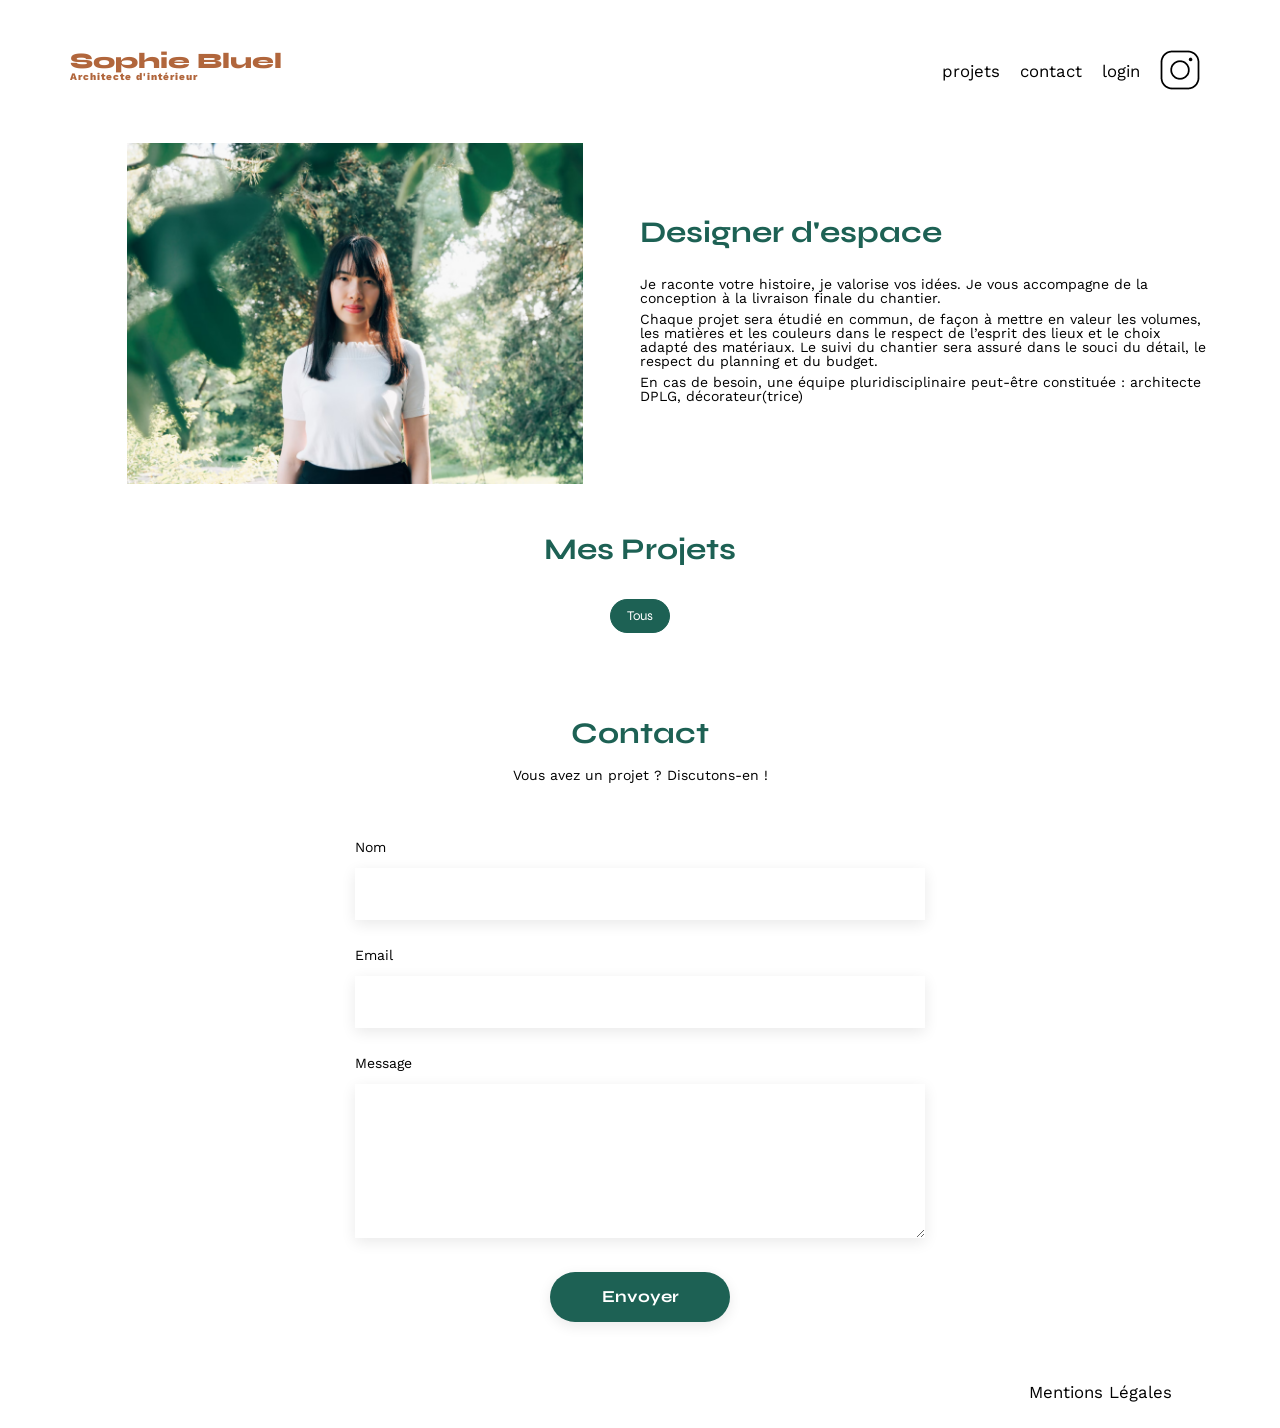
==== FrontEnd/index.html @ c5466dbd "petite intrusion ephemere de import module" ====
<!doctype html>
<html lang="fr">
  <head>
    <meta charset="UTF-8" />
    <title>Sophie Bluel - Architecte d'intérieur</title>
    <meta name="viewport" content="width=device-width, initial-scale=1.0" />
    <link rel="preconnect" href="https://fonts.googleapis.com" />
    <link rel="preconnect" href="https://fonts.gstatic.com" crossorigin />
    <link href="https://fonts.googleapis.com/css2?family=Syne:wght@700;800&family=Work+Sans&display=swap" rel="stylesheet" />
    <link rel="stylesheet" href="https://cdnjs.cloudflare.com/ajax/libs/font-awesome/6.5.1/css/all.min.css" />
    <meta name="description" content="" />
    <link rel="stylesheet" href="./assets/style.css" />
    <script type="module" src="index.js" defer></script>
  </head>
  <body>
    <header>
      <h1>Sophie Bluel <span>Architecte d'intérieur</span></h1>
      <nav>
        <ul>
          <li>projets</li>
          <li>contact</li>
          <li id="loginConnection">
            <a href="./login.html">login</a>
          </li>
          <li id="insta"><img src="./assets/icons/instagram.png" alt="Instagram" /></li>
        </ul>
      </nav>
    </header>
    <main>
      <section id="introduction">
        <figure>
          <img src="./assets/images/sophie-bluel.png" alt="" />
        </figure>
        <article>
          <h2>Designer d'espace</h2>
          <p>Je raconte votre histoire, je valorise vos idées. Je vous accompagne de la conception à la livraison finale du chantier.</p>
          <p>
            Chaque projet sera étudié en commun, de façon à mettre en valeur les volumes, les matières et les couleurs dans le respect de l’esprit des lieux et le choix adapté des matériaux.
            Le suivi du chantier sera assuré dans le souci du détail, le respect du planning et du budget.
          </p>
          <p>En cas de besoin, une équipe pluridisciplinaire peut-être constituée : architecte DPLG, décorateur(trice)</p>
        </article>
      </section>
      <section id="portfolio">
        <h2>Mes Projets</h2>
        <!-- C est ici que seront les boutons de filtrage -->
         <aside id="laModale" aria-hidden="true">

         </aside>
        <div class="gallery">
          <!-- <figure>
				<img src="assets/images/abajour-tahina.png" alt="Abajour Tahina">
				<figcaption>Abajour Tahina</figcaption>
			</figure>
			<figure>
				<img src="assets/images/appartement-paris-v.png" alt="Appartement Paris V">
				<figcaption>Appartement Paris V</figcaption>
			</figure>
			<figure>
				<img src="assets/images/restaurant-sushisen-londres.png" alt="Restaurant Sushisen - Londres">
				<figcaption>Restaurant Sushisen - Londres</figcaption>
			</figure>
			<figure>
				<img src="assets/images/la-balisiere.png" alt="Villa “La Balisiere” - Port Louis">
				<figcaption>Villa “La Balisiere” - Port Louis</figcaption>
			</figure>
			<figure>
				<img src="assets/images/structures-thermopolis.png" alt="Structures Thermopolis">
				<figcaption>Structures Thermopolis</figcaption>
			</figure>
			<figure>
				<img src="assets/images/appartement-paris-x.png" alt="Appartement Paris X">
				<figcaption>Appartement Paris X</figcaption>
			</figure>
			<figure>
				<img src="assets/images/le-coteau-cassis.png" alt="Pavillon “Le coteau” - Cassis">
				<figcaption>Pavillon “Le coteau” - Cassis</figcaption>
			</figure>
			<figure>
				<img src="assets/images/villa-ferneze.png" alt="Villa Ferneze - Isola d’Elba">
				<figcaption>Villa Ferneze - Isola d’Elba</figcaption>
			</figure>
			<figure>
				<img src="assets/images/appartement-paris-xviii.png" alt="Appartement Paris XVIII">
				<figcaption>Appartement Paris XVIII</figcaption>
			</figure>
			<figure>
				<img src="assets/images/bar-lullaby-paris.png" alt="Bar “Lullaby” - Paris">
				<figcaption>Bar “Lullaby” - Paris</figcaption>
			</figure>
			<figure>
				<img src="assets/images/hotel-first-arte-new-delhi.png" alt="Hotel First Arte - New Delhi">
				<figcaption>Hotel First Arte - New Delhi</figcaption>
			</figure> -->
        </div>
      </section>
      <section id="contact">
        <h2>Contact</h2>
        <p>Vous avez un projet ? Discutons-en !</p>
        <form action="#" method="post">
          <label for="name">Nom</label>
          <input type="text" name="name" id="name" />
          <label for="email">Email</label>
          <input type="email" name="email" id="email" />
          <label for="message">Message</label>
          <textarea name="message" id="message" cols="30" rows="10"></textarea>
          <input type="submit" value="Envoyer" />
        </form>
      </section>
    </main>
    <footer>
      <nav>
        <ul>
          <li>Mentions Légales</li>
        </ul>
      </nav>
    </footer>
  </body>
</html>
---- FrontEnd/assets/style.css ----
/* http://meyerweb.com/eric/tools/css/reset/
   v2.0 | 20110126
   License: none (public domain)
*/

html, body, div, span, applet, object, iframe,
h1, h2, h3, h4, h5, h6, p, blockquote, pre,
a, abbr, acronym, address, big, cite, code,
del, dfn, em, img, ins, kbd, q, s, samp,
small, strike, strong, sub, sup, tt, var,
b, u, i, center,
dl, dt, dd, ol, ul, li,
fieldset, form, label, legend,
table, caption, tbody, tfoot, thead, tr, th, td,
article, aside, canvas, details, embed,
figure, figcaption, footer, header, hgroup,
menu, nav, output, ruby, section, summary,
time, mark, audio, video {
	margin: 0;
	padding: 0;
	border: 0;
	font-size: 100%;
	font: inherit;
	vertical-align: baseline;
}
/* HTML5 display-role reset for older browsers */
article, aside, details, figcaption, figure,
footer, header, hgroup, menu, nav, section {
	display: block;
}
body {
	line-height: 1;
}
ol, ul {
	list-style: none;
}
blockquote, q {
	quotes: none;
}
blockquote:before, blockquote:after,
q:before, q:after {
	content: '';
	content: none;
}
table {
	border-collapse: collapse;
	border-spacing: 0;
}
/** end reset css**/
body {
	max-width: 1140px;
	margin:auto;
	font-family: 'Work Sans' ;
	font-size: 14px;
}

/* #modifBanniere {
	background-color: #1D6154;
	color: white;
	text-align: center;
	padding: 10px 0;
	font-size: 14px;
	font-family: 'Work Sans';
	position: relative;
	width: 100%;
	top: 0;
	left: 0;
	z-index: 1000;
} */

#banniere {
	display: flex;
    justify-content: center;
    align-items: center;
    align-items: center;
	padding: 25px;
    background-color: #000000;
}
#texte-banniere {
	background-color: black ;
	color: #FFFFFF;
	font-family: 'Work Sans', sans-serif;
	font-size: 14px;
	font-weight: 500;
}
header {
	display: flex;
	justify-content: space-between;
	margin: 50px 0
}
section {
	margin: 50px 0
}

h1{
	display: flex;
	flex-direction: column;
	font-family: 'Syne';
	font-size: 22px;
	font-weight: 800;
	color: #B1663C
}

h1 > span {
	font-family: 'Work Sans';
	font-size:10px;
	letter-spacing: 0.1em;
;
}

h2{
	font-family: 'Syne';
	font-weight: 700;
	font-size: 30px;
	color: #1D6154
}
nav ul {
	display: flex;
	align-items: center;
	list-style-type: none;

}
nav li {
	padding: 0 10px;
	font-size: 1.2em;
}

li:hover {
	color: #B1663C;
}
#introduction {
	display: flex;
	align-items: center;
}
#introduction figure {
	flex: 1
}
#introduction img {
	display: block;
	margin: auto;
	width: 80%;
}

#introduction article {
	flex: 1
}
#introduction h2 {
	margin-bottom: 1em;
}

#introduction p {
	margin-bottom: 0.5em;
}
#portfolio h2 {
	text-align: center;
	margin-bottom: 1em;
}
.gallery {
	width: 100%;
	display: grid;
	grid-template-columns: 1fr 1fr 1fr;
	grid-column-gap: 20px;
	grid-row-gap: 20px;
}

.gallery img {
	width: 100%;

}
#contact {
	width: 50%;
margin: auto;
}
#contact > * {
	text-align: center;

}
#contact h2{
	margin-bottom: 20px;
}
#contact form {
	text-align: left;
	margin-top:30px;
	display: flex;
	flex-direction: column;
}

#contact input {
	height: 50px;
	font-size: 1.2em;
	border: none;
	box-shadow: 0px 4px 14px rgba(0, 0, 0, 0.09);
}
#contact label {
	margin: 2em 0 1em 0;
}
#contact textarea {
	border: none;
	box-shadow: 0px 4px 14px rgba(0, 0, 0, 0.09);
}

input[type="submit"]{
	font-family: 'Syne';
	font-weight: 700;
	color: white;
	background-color: #1D6154;
	margin : 2em auto ;
	width: 180px;
	text-align: center;
	border-radius: 60px ;
}

footer nav ul {
	display: flex;
	justify-content: flex-end;
	margin: 2em
}

#btnModifier {
	/* display: none; */
	/* justify-content: center; */
 }

 .filters {
	display: flex;
	justify-content: center;
	margin: 30px;
 }

 .filter-btn {
        font-family: "Syne";
        border: 1px solid #1D6154;
        color: #1D6154;
        border-radius: 60px;
        padding: 8px 16px;
        margin: 5px;
}
.active {
	background-color: #1D6154;
	color: white;
}
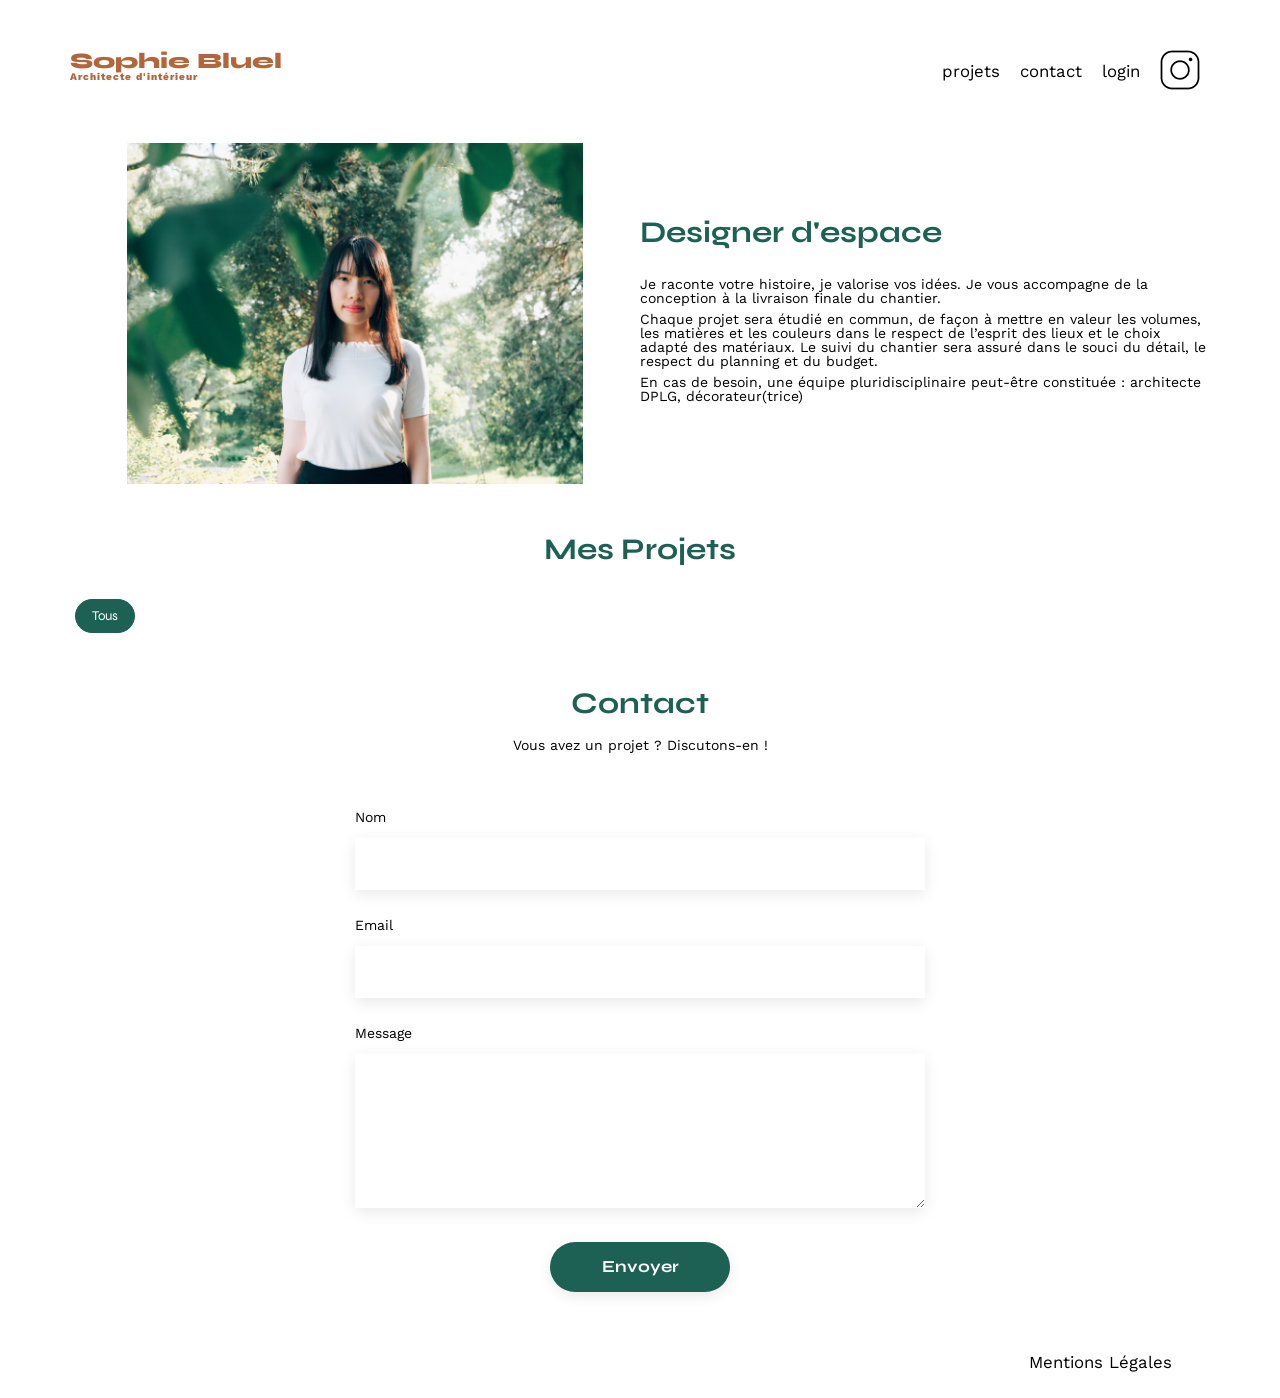
==== commit fd6d6992: "insertion progressive css" ====
--- a/FrontEnd/index.html
+++ b/FrontEnd/index.html
@@ -10,9 +10,11 @@
     <link rel="stylesheet" href="https://cdnjs.cloudflare.com/ajax/libs/font-awesome/6.5.1/css/all.min.css" />
     <meta name="description" content="" />
     <link rel="stylesheet" href="./assets/style.css" />
-    <script type="module" src="index.js" defer></script>
+    <script type="module" src="assets/js/index.js" defer></script>
   </head>
   <body>
+    <!-- trans de la banniere de js a html en cour -->
+    <!-- <div id="banniereEdition"></div> -->
     <header>
       <h1>Sophie Bluel <span>Architecte d'intérieur</span></h1>
       <nav>
@@ -44,9 +46,9 @@
       <section id="portfolio">
         <h2>Mes Projets</h2>
         <!-- C est ici que seront les boutons de filtrage -->
-         <aside id="laModale" aria-hidden="true">
+         <!-- <aside id="laModale" aria-hidden="true">
 
-         </aside>
+         </aside> -->
         <div class="gallery">
           <!-- <figure>
 				<img src="assets/images/abajour-tahina.png" alt="Abajour Tahina">
--- a/FrontEnd/assets/style.css
+++ b/FrontEnd/assets/style.css
@@ -54,7 +54,17 @@
 	font-size: 14px;
 }
 
-/* #modifBanniere {
+
+
+#banniere {
+	display: flex;
+    justify-content: center;
+    align-items: center;
+    align-items: center;
+	padding: 25px;
+    background-color: #000000;
+}
+/* #banniere #modifierBanniere {
 	background-color: #1D6154;
 	color: white;
 	text-align: center;
@@ -68,21 +78,31 @@
 	z-index: 1000;
 } */
 
-#banniere {
-	display: flex;
-    justify-content: center;
-    align-items: center;
-    align-items: center;
-	padding: 25px;
-    background-color: #000000;
-}
+/* modifierBanniere i {
+
+} */
 #texte-banniere {
 	background-color: black ;
-	color: #FFFFFF;
+	color: white;
 	font-family: 'Work Sans', sans-serif;
-	font-size: 14px;
-	font-weight: 500;
-}
+	font-size: 16px;
+	font-weight: light;
+	margin-right: 8px;
+}
+
+/* #modifierBanniere i {
+	color: white;
+	font-size: 18px;
+	margin-right: 8px;
+} */
+
+
+/* button[id="texte-banniere"] {
+} */
+
+/* button[id="texte-banniere"] i {
+};  */
+
 header {
 	display: flex;
 	justify-content: space-between;
@@ -151,9 +171,30 @@
 #introduction p {
 	margin-bottom: 0.5em;
 }
+
+
 #portfolio h2 {
+	display: flex;
+	justify-content: center;
+	align-items: center;
 	text-align: center;
 	margin-bottom: 1em;
+}
+
+#portfolio
+ aside #laModale {
+	background-color: rgba(0, 0, 0, 0.4);
+	/* position: fixed; */
+	color: red;
+	inset: 0;
+	display: hidden;
+	flex: 100%;	
+	justify-content: center;
+	align-items: center;
+	border: 1px solid black;
+	padding: 0;
+	margin: 0;
+
 }
 .gallery {
 	width: 100%;
@@ -216,10 +257,78 @@
 	margin: 2em
 }
 
-#btnModifier {
+/* #btnModifier { */
 	/* display: none; */
 	/* justify-content: center; */
- }
+ /* } */
+
+ /* #btnModifier .icon-modifier { */
+	/* color: black;
+	font-weight: 400;
+	font-size: 16px;
+	margin: 8px; */
+ /* } */
+
+
+/* la section de style pour la modale */
+
+/* aside { */
+	/* background-color: rgba(0, 0, 0, 0.4);
+	border: 1px solid black;
+	padding: 0;
+	margin: 0;
+	display: flex;
+	justify-content: center;
+	align-items: center;
+	inset: 0;
+	position: fixed; */
+/* } */
+
+.spar-line {}
+
+#laModale {
+	background-color: rgba(0, 0, 0, 0.4);
+	position: fixed;
+	inset: 0;
+	display: flex;
+	justify-content: center;
+	align-items: center;
+	border: 1px solid black;
+	padding: 0;
+	margin: 0;
+	/* flex: 100%; */
+}
+
+
+#laModale .modaleWrap { };
+
+/* #laModale .modaleWrap button { 
+	display: flex;
+	justify-content: end;
+	background-color: transparent;
+	border: none;
+	font-size: 24px;
+	cursor: pointer;
+	padding: 30px;
+}; */
+
+/* #laModale .modaleWrap button i { }; */
+
+/* ci dessous h2InModale */
+
+/* #laModale .modaleWrap .ss-titre-modale {
+	color: black;
+	justify-content: center;
+	background-color: transparent;
+	border: none;
+	font-size: 24px;
+	cursor: pointer;
+	padding: 30px;
+ }; */
+
+	/* ici dessous la creation style de la modale " pour "Ajout photo" */
+
+	
 
  .filters {
 	display: flex;
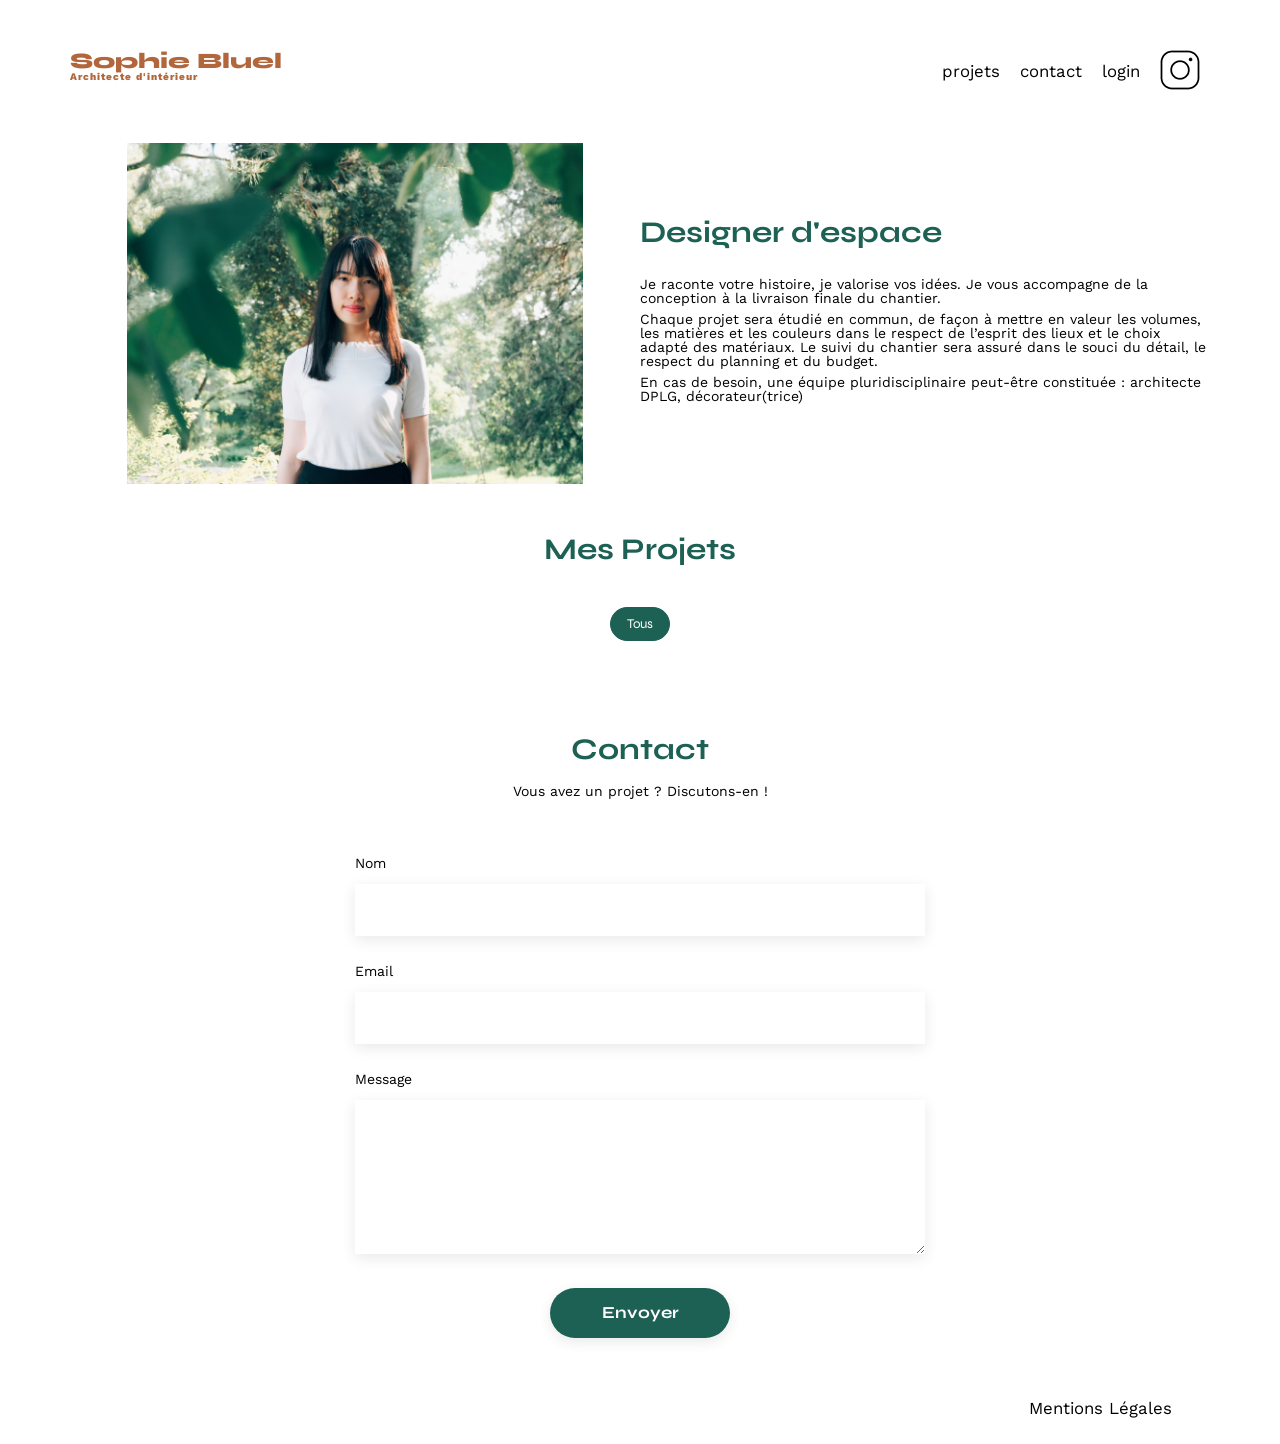
==== commit 49d68cfd: "rajouit pr test" ====
--- a/FrontEnd/index.html
+++ b/FrontEnd/index.html
@@ -5,8 +5,8 @@
     <title>Sophie Bluel - Architecte d'intérieur</title>
     <meta name="viewport" content="width=device-width, initial-scale=1.0" />
     <link rel="preconnect" href="https://fonts.googleapis.com" />
-    <link rel="preconnect" href="https://fonts.gstatic.com" crossorigin />
-    <link href="https://fonts.googleapis.com/css2?family=Syne:wght@700;800&family=Work+Sans&display=swap" rel="stylesheet" />
+    <link type="text/css" rel="preconnect" href="https://fonts.gstatic.com" crossorigin />
+    <link type="text/css" href="https://fonts.googleapis.com/css2?family=Syne:wght@700;800&family=Work+Sans&display=swap" rel="stylesheet" />
     <link rel="stylesheet" href="https://cdnjs.cloudflare.com/ajax/libs/font-awesome/6.5.1/css/all.min.css" />
     <meta name="description" content="" />
     <link rel="stylesheet" href="./assets/style.css" />
--- a/FrontEnd/assets/style.css
+++ b/FrontEnd/assets/style.css
@@ -23,34 +23,41 @@
 	font: inherit;
 	vertical-align: baseline;
 }
+
 /* HTML5 display-role reset for older browsers */
 article, aside, details, figcaption, figure,
 footer, header, hgroup, menu, nav, section {
 	display: block;
 }
+
 body {
 	line-height: 1;
 }
+
 ol, ul {
 	list-style: none;
 }
+
 blockquote, q {
 	quotes: none;
 }
+
 blockquote:before, blockquote:after,
 q:before, q:after {
 	content: '';
 	content: none;
 }
+
 table {
 	border-collapse: collapse;
 	border-spacing: 0;
 }
+
 /** end reset css**/
 body {
 	max-width: 1140px;
-	margin:auto;
-	font-family: 'Work Sans' ;
+	margin: auto;
+	font-family: 'Work Sans';
 	font-size: 14px;
 }
 
@@ -58,61 +65,45 @@
 
 #banniere {
 	display: flex;
-    justify-content: center;
-    align-items: center;
-    align-items: center;
+	justify-content: center;
+	align-items: center;
+	align-items: center;
 	padding: 25px;
-    background-color: #000000;
-}
-/* #banniere #modifierBanniere {
-	background-color: #1D6154;
-	color: white;
-	text-align: center;
-	padding: 10px 0;
-	font-size: 14px;
-	font-family: 'Work Sans';
-	position: relative;
-	width: 100%;
-	top: 0;
-	left: 0;
-	z-index: 1000;
-} */
-
-/* modifierBanniere i {
-
-} */
+	background-color: #000000;
+}
+
+/* #modifier-banniere { }; */
+
+
+#modifier-banniere i {
+	color: white;
+	font-size: 18px;
+	margin-right: 8px;
+}
+
 #texte-banniere {
-	background-color: black ;
+	background-color: black;
 	color: white;
 	font-family: 'Work Sans', sans-serif;
 	font-size: 16px;
-	font-weight: light;
+	font-weight:lighter;
 	margin-right: 8px;
-}
-
-/* #modifierBanniere i {
-	color: white;
-	font-size: 18px;
-	margin-right: 8px;
-} */
-
-
-/* button[id="texte-banniere"] {
-} */
-
-/* button[id="texte-banniere"] i {
-};  */
+	border: none;
+}
+
+
 
 header {
 	display: flex;
 	justify-content: space-between;
 	margin: 50px 0
 }
+
 section {
 	margin: 50px 0
 }
 
-h1{
+h1 {
 	display: flex;
 	flex-direction: column;
 	font-family: 'Syne';
@@ -121,25 +112,27 @@
 	color: #B1663C
 }
 
-h1 > span {
+h1>span {
 	font-family: 'Work Sans';
-	font-size:10px;
+	font-size: 10px;
 	letter-spacing: 0.1em;
-;
-}
-
-h2{
+	;
+}
+
+h2 {
 	font-family: 'Syne';
 	font-weight: 700;
 	font-size: 30px;
 	color: #1D6154
 }
+
 nav ul {
 	display: flex;
 	align-items: center;
 	list-style-type: none;
 
 }
+
 nav li {
 	padding: 0 10px;
 	font-size: 1.2em;
@@ -148,13 +141,16 @@
 li:hover {
 	color: #B1663C;
 }
+
 #introduction {
 	display: flex;
 	align-items: center;
 }
+
 #introduction figure {
 	flex: 1
 }
+
 #introduction img {
 	display: block;
 	margin: auto;
@@ -164,6 +160,7 @@
 #introduction article {
 	flex: 1
 }
+
 #introduction h2 {
 	margin-bottom: 1em;
 }
@@ -173,7 +170,8 @@
 }
 
 
-#portfolio h2 {
+/* le h2 avec ID h2Project */
+#portfolio>h2 {
 	display: flex;
 	justify-content: center;
 	align-items: center;
@@ -181,21 +179,214 @@
 	margin-bottom: 1em;
 }
 
-#portfolio
- aside #laModale {
+#btnModifier {
+	/* display: none; */
+	/* justify-content: center; */
+	background: transparent;
+	border: none;
+}
+
+#btnModifier .fa-pen-to-square {
+	color: #000000;
+	font-weight: 400;
+	font-size: 16px;
+	margin: 8px;
+}
+
+/* la section de style pour la modale */
+
+#laModale {
 	background-color: rgba(0, 0, 0, 0.4);
-	/* position: fixed; */
-	color: red;
+	position: fixed;
 	inset: 0;
-	display: hidden;
-	flex: 100%;	
+	display: flex;
 	justify-content: center;
 	align-items: center;
 	border: 1px solid black;
 	padding: 0;
 	margin: 0;
-
-}
+}
+
+#laModale .modaleWrap {
+	display: flex;
+	justify-content: center;
+	flex-direction: column;
+	background-color: white;
+	width: 630px;
+}
+
+#laModale .modaleWrap .close-button {
+	display: flex;
+	justify-content: end;
+	background-color: transparent;
+	border: none;
+	font-size: 24px;
+	cursor: pointer;
+	padding: 30px;
+}
+
+/* #laModale .modaleWrap .close-button i { background-color: red; }; */
+
+/* ci dessous h2InModale */
+#laModale .modaleWrap .ss-titre-modale#galerie-photo {
+	color: black;
+	font-family: 'Work Sans', sans-serif;
+	font-weight: 400;
+	font-size: 26px;
+	letter-spacing: 0;
+}
+
+.modaleWrap .ss-titre-modale {
+	display: flex;
+	justify-content: center;
+	margin: 15px;
+	font-family: 'Work Sans', sans-serif;
+	font-weight: 400;
+	font-size: 26px;
+	letter-spacing: 0;
+}
+
+#laModale .modaleWrap .figure-modale-photo {
+	display: flex;
+	justify-content: center;
+	flex-direction: row;
+	flex-wrap: wrap;
+	padding: 5px;
+}
+
+.figure-gallery {
+	display: flex;
+	justify-content: center;
+	align-items: center;
+}
+
+.figure-gallery .img-modal-photo {
+	display: flex;
+	width: 77px;
+	height: 103px;
+	object-fit: cover;
+}
+
+.poubellePhoto {
+	display: flex;
+	justify-content: center;
+	align-items: center;
+	position: relative;
+	font-size: 11px;
+	width: 17px;
+	height: 17px;
+	background-color: rgb(0, 0, 0);
+	top: -37px;
+	right: 22px;
+}
+.poubellePhoto:hover {
+	cursor: pointer;
+}
+
+.poubellePhoto #icone-poubelle {
+	font-weight: 900;
+	width: 10px;
+	height: 10.30px;
+	color: white;
+}
+
+.modaleWrap #wrapFooter {
+	display: flex;
+	flex-direction: column;
+	justify-content: center;
+	align-items: center;
+	display: flex;
+}
+
+.modaleWrap #wrapFooter .spar-line {
+	display: flex;
+	width: 420px;
+	border: 1px solid #B3B3B3;
+	margin: 10px 0;
+}
+
+.btnAjouterPhoto {
+	font-family: "Syne";
+	font-weight: 700;
+	color: white;
+	border: none;
+	margin: 30px;
+	border-radius: 50px;
+	padding: 12px 24px;
+	font-size: 14px;
+	width: 236px;
+	cursor: pointer;
+	background-color: #1D6154;
+}
+
+/* .button-validation {
+
+		} */
+.button-validation.enabled {
+	background-color: #1D6154;
+}
+
+.button-validation.disabled {
+	background-color: #A7A7A7;
+}
+
+#modaleAjouterPhoto {
+	display: flex;
+	justify-content: center;
+	flex-direction: column;
+	background-color: white;
+	width: 630px;
+}
+
+.header-modale-ajouter-photo {
+	display: flex;
+	margin: 0;
+	border: none;
+	cursor: pointer;
+}
+
+.arrow-button {
+	background-color: transparent;
+	margin: 30px;
+	font-size: 21px;
+	border: none;
+	cursor: pointer;
+}
+
+.close-button {
+	display: flex;
+	justify-content: end;
+	background-color: transparent;
+	border: none;
+	font-size: 24px;
+	cursor: pointer;
+	padding: 25px;
+}
+
+.main-ajouter-photo {
+	display: flex;
+	flex-direction: column;
+	align-items: center;
+	justify-content: center
+}
+
+.h2-ajout-photo {
+	color: black;
+	font-family: 'Work Sans', sans-serif;
+	font-weight: 400;
+	font-size: 26px;
+	letter-spacing: 0;
+	padding: 5px 5px 20px 5px;
+}
+
+#form-adding-pic {
+	display: flex;
+	flex-direction: column;
+	align-items: center;
+}
+
+/* ici fin des modales et suites des galleries de la page principale  index */
+
 .gallery {
 	width: 100%;
 	display: grid;
@@ -206,22 +397,25 @@
 
 .gallery img {
 	width: 100%;
-
-}
+}
+
 #contact {
 	width: 50%;
-margin: auto;
-}
-#contact > * {
+	margin: auto;
+}
+
+#contact>* {
 	text-align: center;
 
 }
-#contact h2{
+
+#contact h2 {
 	margin-bottom: 20px;
 }
+
 #contact form {
 	text-align: left;
-	margin-top:30px;
+	margin-top: 30px;
 	display: flex;
 	flex-direction: column;
 }
@@ -232,23 +426,25 @@
 	border: none;
 	box-shadow: 0px 4px 14px rgba(0, 0, 0, 0.09);
 }
+
 #contact label {
 	margin: 2em 0 1em 0;
 }
+
 #contact textarea {
 	border: none;
 	box-shadow: 0px 4px 14px rgba(0, 0, 0, 0.09);
 }
 
-input[type="submit"]{
+input[type="submit"] {
 	font-family: 'Syne';
 	font-weight: 700;
 	color: white;
 	background-color: #1D6154;
-	margin : 2em auto ;
+	margin: 2em auto;
 	width: 180px;
 	text-align: center;
-	border-radius: 60px ;
+	border-radius: 60px;
 }
 
 footer nav ul {
@@ -257,94 +453,29 @@
 	margin: 2em
 }
 
-/* #btnModifier { */
-	/* display: none; */
-	/* justify-content: center; */
- /* } */
-
- /* #btnModifier .icon-modifier { */
-	/* color: black;
-	font-weight: 400;
-	font-size: 16px;
-	margin: 8px; */
- /* } */
-
-
-/* la section de style pour la modale */
-
-/* aside { */
-	/* background-color: rgba(0, 0, 0, 0.4);
-	border: 1px solid black;
-	padding: 0;
-	margin: 0;
-	display: flex;
-	justify-content: center;
-	align-items: center;
-	inset: 0;
-	position: fixed; */
-/* } */
-
-.spar-line {}
-
-#laModale {
-	background-color: rgba(0, 0, 0, 0.4);
-	position: fixed;
-	inset: 0;
-	display: flex;
-	justify-content: center;
-	align-items: center;
-	border: 1px solid black;
-	padding: 0;
-	margin: 0;
-	/* flex: 100%; */
-}
-
-
-#laModale .modaleWrap { };
-
-/* #laModale .modaleWrap button { 
-	display: flex;
-	justify-content: end;
-	background-color: transparent;
-	border: none;
-	font-size: 24px;
-	cursor: pointer;
-	padding: 30px;
-}; */
-
-/* #laModale .modaleWrap button i { }; */
-
-/* ci dessous h2InModale */
-
-/* #laModale .modaleWrap .ss-titre-modale {
-	color: black;
-	justify-content: center;
-	background-color: transparent;
-	border: none;
-	font-size: 24px;
-	cursor: pointer;
-	padding: 30px;
- }; */
-
-	/* ici dessous la creation style de la modale " pour "Ajout photo" */
-
-	
-
- .filters {
+
+
+/* ici dessous la creation style de la modale " pour "Ajout photo" */
+
+
+.filters {
 	display: flex;
 	justify-content: center;
 	margin: 30px;
- }
-
- .filter-btn {
-        font-family: "Syne";
-        border: 1px solid #1D6154;
-        color: #1D6154;
-        border-radius: 60px;
-        padding: 8px 16px;
-        margin: 5px;
-}
+	justify-content: center;
+	/* background-color: blue; */
+}
+
+.filter-btn {
+	font-family: "Syne";
+	border: 1px solid #1D6154;
+	color: #1D6154;
+	border-radius: 60px;
+	padding: 8px 16px;
+	margin: 5px;
+}
+
 .active {
 	background-color: #1D6154;
 	color: white;
-}
+}
